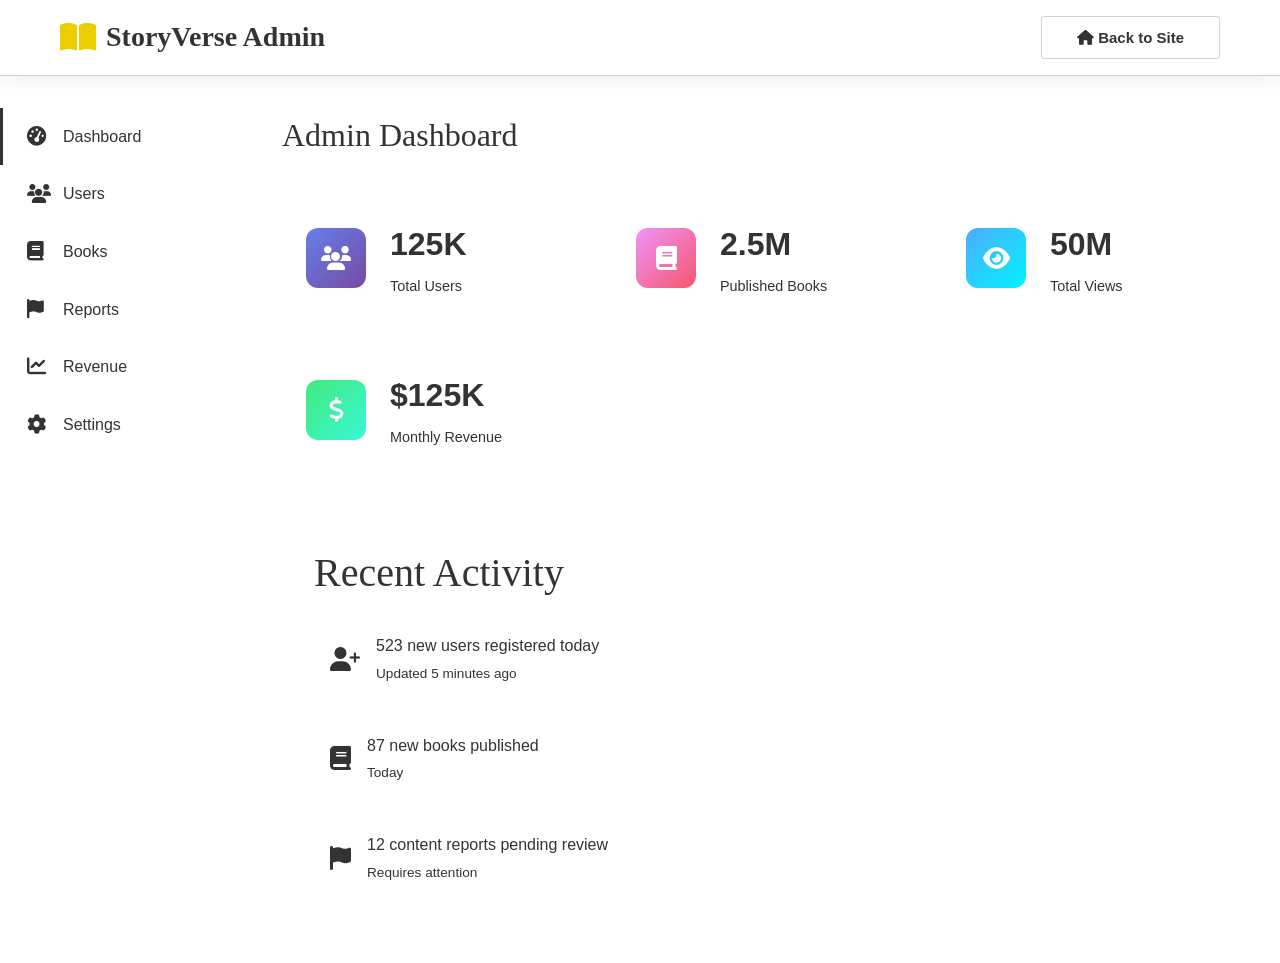
==== admin.html @ faaa451a "first commit" ====
<!DOCTYPE html>
<html lang="en">
<head>
    <meta charset="UTF-8">
    <meta name="viewport" content="width=device-width, initial-scale=1.0">
    <title>Admin Panel - StoryVerse</title>
    <link rel="stylesheet" href="css/style.css">
    <link rel="stylesheet" href="css/creator-studio.css">
    <link rel="stylesheet" href="https://cdnjs.cloudflare.com/ajax/libs/font-awesome/6.4.0/css/all.min.css">
</head>
<body>
    <nav class="navbar">
        <div class="container">
            <div class="nav-brand">
                <i class="fas fa-book-open"></i>
                <span>StoryVerse Admin</span>
            </div>
            <div class="nav-actions">
                <button class="btn-secondary" onclick="window.location.href='index.html'">
                    <i class="fas fa-home"></i> Back to Site
                </button>
            </div>
        </div>
    </nav>

    <div class="studio-container">
        <aside class="studio-sidebar">
            <div class="sidebar-menu">
                <a href="#dashboard" class="sidebar-link active" data-section="dashboard">
                    <i class="fas fa-tachometer-alt"></i> Dashboard
                </a>
                <a href="#users" class="sidebar-link" data-section="users">
                    <i class="fas fa-users"></i> Users
                </a>
                <a href="#books" class="sidebar-link" data-section="books">
                    <i class="fas fa-book"></i> Books
                </a>
                <a href="#reports" class="sidebar-link" data-section="reports">
                    <i class="fas fa-flag"></i> Reports
                </a>
                <a href="#revenue" class="sidebar-link" data-section="revenue">
                    <i class="fas fa-chart-line"></i> Revenue
                </a>
                <a href="#settings" class="sidebar-link" data-section="settings">
                    <i class="fas fa-cog"></i> Settings
                </a>
            </div>
        </aside>

        <main class="studio-main">
            <!-- Dashboard Section -->
            <section id="dashboard" class="studio-section active">
                <h1>Admin Dashboard</h1>
                <div class="stats-grid">
                    <div class="stat-card">
                        <div class="stat-icon" style="background: linear-gradient(135deg, #667eea, #764ba2);">
                            <i class="fas fa-users"></i>
                        </div>
                        <div class="stat-info">
                            <div class="stat-value">125K</div>
                            <div class="stat-label">Total Users</div>
                        </div>
                    </div>
                    <div class="stat-card">
                        <div class="stat-icon" style="background: linear-gradient(135deg, #f093fb, #f5576c);">
                            <i class="fas fa-book"></i>
                        </div>
                        <div class="stat-info">
                            <div class="stat-value">2.5M</div>
                            <div class="stat-label">Published Books</div>
                        </div>
                    </div>
                    <div class="stat-card">
                        <div class="stat-icon" style="background: linear-gradient(135deg, #4facfe, #00f2fe);">
                            <i class="fas fa-eye"></i>
                        </div>
                        <div class="stat-info">
                            <div class="stat-value">50M</div>
                            <div class="stat-label">Total Views</div>
                        </div>
                    </div>
                    <div class="stat-card">
                        <div class="stat-icon" style="background: linear-gradient(135deg, #43e97b, #38f9d7);">
                            <i class="fas fa-dollar-sign"></i>
                        </div>
                        <div class="stat-info">
                            <div class="stat-value">$125K</div>
                            <div class="stat-label">Monthly Revenue</div>
                        </div>
                    </div>
                </div>

                <div class="recent-activity">
                    <h2>Recent Activity</h2>
                    <div class="activity-list">
                        <div class="activity-item">
                            <i class="fas fa-user-plus" style="color: var(--success-color);"></i>
                            <div class="activity-content">
                                <div class="activity-text">523 new users registered today</div>
                                <div class="activity-time">Updated 5 minutes ago</div>
                            </div>
                        </div>
                        <div class="activity-item">
                            <i class="fas fa-book" style="color: var(--primary-color);"></i>
                            <div class="activity-content">
                                <div class="activity-text">87 new books published</div>
                                <div class="activity-time">Today</div>
                            </div>
                        </div>
                        <div class="activity-item">
                            <i class="fas fa-flag" style="color: var(--warning-color);"></i>
                            <div class="activity-content">
                                <div class="activity-text">12 content reports pending review</div>
                                <div class="activity-time">Requires attention</div>
                            </div>
                        </div>
                    </div>
                </div>
            </section>

            <!-- Users Section -->
            <section id="users" class="studio-section">
                <h1>User Management</h1>
                <div style="background-color: var(--dark-surface); border-radius: 12px; padding: 2rem;">
                    <div style="display: flex; justify-content: space-between; margin-bottom: 2rem;">
                        <input type="text" placeholder="Search users..." style="flex: 1; max-width: 400px; padding: 0.75rem; border-radius: 8px; border: 1px solid var(--dark-border); background-color: var(--dark-bg); color: var(--text-primary);">
                        <select style="padding: 0.75rem; border-radius: 8px; border: 1px solid var(--dark-border); background-color: var(--dark-bg); color: var(--text-primary);">
                            <option>All Users</option>
                            <option>Readers</option>
                            <option>Writers</option>
                            <option>Suspended</option>
                        </select>
                    </div>
                    <table class="transactions-table">
                        <thead>
                            <tr>
                                <th>User</th>
                                <th>Email</th>
                                <th>Role</th>
                                <th>Joined</th>
                                <th>Status</th>
                                <th>Actions</th>
                            </tr>
                        </thead>
                        <tbody>
                            <tr>
                                <td>Sarah Johnson</td>
                                <td>sarah@example.com</td>
                                <td>Writer</td>
                                <td>Jan 15, 2026</td>
                                <td><span class="status-badge status-completed">Active</span></td>
                                <td>
                                    <button class="btn-secondary" style="padding: 0.5rem 1rem; font-size: 0.85rem;">View</button>
                                </td>
                            </tr>
                            <tr>
                                <td>Alex Chen</td>
                                <td>alex@example.com</td>
                                <td>Reader</td>
                                <td>Feb 20, 2026</td>
                                <td><span class="status-badge status-completed">Active</span></td>
                                <td>
                                    <button class="btn-secondary" style="padding: 0.5rem 1rem; font-size: 0.85rem;">View</button>
                                </td>
                            </tr>
                        </tbody>
                    </table>
                </div>
            </section>

            <!-- Books Section -->
            <section id="books" class="studio-section">
                <h1>Content Management</h1>
                <div style="background-color: var(--dark-surface); border-radius: 12px; padding: 2rem;">
                    <div style="display: flex; justify-content: space-between; margin-bottom: 2rem;">
                        <input type="text" placeholder="Search books..." style="flex: 1; max-width: 400px; padding: 0.75rem; border-radius: 8px; border: 1px solid var(--dark-border); background-color: var(--dark-bg); color: var(--text-primary);">
                        <select style="padding: 0.75rem; border-radius: 8px; border: 1px solid var(--dark-border); background-color: var(--dark-bg); color: var(--text-primary);">
                            <option>All Books</option>
                            <option>Pending Review</option>
                            <option>Published</option>
                            <option>Flagged</option>
                        </select>
                    </div>
                    <table class="transactions-table">
                        <thead>
                            <tr>
                                <th>Title</th>
                                <th>Author</th>
                                <th>Genre</th>
                                <th>Views</th>
                                <th>Status</th>
                                <th>Actions</th>
                            </tr>
                        </thead>
                        <tbody>
                            <tr>
                                <td>The Last Kingdom</td>
                                <td>Sarah Johnson</td>
                                <td>Fantasy</td>
                                <td>125K</td>
                                <td><span class="status-badge status-completed">Published</span></td>
                                <td>
                                    <button class="btn-secondary" style="padding: 0.5rem 1rem; font-size: 0.85rem;">Review</button>
                                </td>
                            </tr>
                            <tr>
                                <td>Digital Dreams</td>
                                <td>Maya Patel</td>
                                <td>Sci-Fi</td>
                                <td>89K</td>
                                <td><span class="status-badge status-pending">Pending</span></td>
                                <td>
                                    <button class="btn-secondary" style="padding: 0.5rem 1rem; font-size: 0.85rem;">Review</button>
                                </td>
                            </tr>
                        </tbody>
                    </table>
                </div>
            </section>

            <!-- Reports Section -->
            <section id="reports" class="studio-section">
                <h1>Content Reports</h1>
                <div style="background-color: var(--dark-surface); border-radius: 12px; padding: 2rem;">
                    <p style="color: var(--text-secondary); margin-bottom: 2rem;">Review and moderate flagged content</p>
                    <div style="text-align: center; padding: 3rem; color: var(--text-muted);">
                        <i class="fas fa-flag" style="font-size: 3rem; margin-bottom: 1rem;"></i>
                        <p>No pending reports</p>
                    </div>
                </div>
            </section>

            <!-- Revenue Section -->
            <section id="revenue" class="studio-section">
                <h1>Revenue Analytics</h1>
                <div class="earnings-summary">
                    <div class="earnings-card">
                        <h3>Total Platform Revenue</h3>
                        <div class="earnings-amount">$5.2M</div>
                        <div class="earnings-detail">All time</div>
                    </div>
                    <div class="earnings-card">
                        <h3>This Month</h3>
                        <div class="earnings-amount">$125K</div>
                        <div class="earnings-detail">+15% from last month</div>
                    </div>
                    <div class="earnings-card">
                        <h3>Pending Payouts</h3>
                        <div class="earnings-amount">$45K</div>
                        <div class="earnings-detail">To 1,234 writers</div>
                    </div>
                </div>
            </section>

            <!-- Settings Section -->
            <section id="settings" class="studio-section">
                <h1>Platform Settings</h1>
                <div class="book-form">
                    <div class="form-group">
                        <label>Platform Name</label>
                        <input type="text" value="StoryVerse">
                    </div>
                    <div class="form-group">
                        <label>Revenue Share (Writer %)</label>
                        <input type="number" value="70" min="0" max="100">
                        <small>Percentage of revenue that goes to writers</small>
                    </div>
                    <div class="form-group">
                        <label>Minimum Payout Amount</label>
                        <input type="number" value="50" min="0">
                        <small>Minimum balance required for payout requests</small>
                    </div>
                    <div class="form-group">
                        <label>Content Moderation</label>
                        <select>
                            <option>Manual Review</option>
                            <option>AI-Assisted</option>
                            <option>Auto-Approve</option>
                        </select>
                    </div>
                    <button class="btn-primary btn-large">Save Settings</button>
                </div>
            </section>
        </main>
    </div>

    <script src="js/auth.js"></script>
    <script>
        // Setup sidebar navigation
        const sidebarLinks = document.querySelectorAll('.sidebar-link');
        const sections = document.querySelectorAll('.studio-section');
        
        sidebarLinks.forEach(link => {
            link.addEventListener('click', function(e) {
                e.preventDefault();
                
                sidebarLinks.forEach(l => l.classList.remove('active'));
                sections.forEach(s => s.classList.remove('active'));
                
                this.classList.add('active');
                
                const sectionId = this.getAttribute('data-section');
                document.getElementById(sectionId).classList.add('active');
            });
        });
    </script>
</body>
</html>
---- css/style.css ----
/* Global Styles - Pustok Design System */
:root {
    --color-primary: #eccd00;
    --color-secondary: #bd0018;
    --color-bg: #ffffff;
    --color-bg-secondary: #f8f9fa;
    --color-text: #333333;
    --color-text-secondary: #999999;
    --color-border: #d3d3d3;
    --color-success: #62ab00;
    --color-danger: #bd0018;
    --color-warning: #eccd00;
    
    /* Spacing scale */
    --spacing-1: 5px;
    --spacing-2: 10px;
    --spacing-3: 15px;
    --spacing-4: 20px;
    --spacing-5: 25px;
    --spacing-6: 30px;
    
    /* Border radius */
    --radius-subtle: 3px;
    --radius-pill: 100px;
    
    /* Typography */
    --font-heading: 'PT Serif', serif;
    --font-body: 'Open Sans', sans-serif;
}

* {
    margin: 0;
    padding: 0;
    box-sizing: border-box;
}

body {
    font-family: var(--font-body);
    background-color: var(--color-bg);
    color: var(--color-text);
    line-height: 1.6;
    font-size: 16px;
}

h1, h2, h3, h4, h5, h6 {
    font-family: var(--font-heading);
    font-weight: 500;
    color: var(--color-text);
}

h1 {
    font-size: 55px;
    line-height: 55px;
}

h2 {
    font-size: 40px;
    line-height: 40px;
}

h3 {
    font-size: 32px;
    line-height: 1.3;
}

h4 {
    font-size: 24px;
    line-height: 30px;
}

.container {
    max-width: 1200px;
    margin: 0 auto;
    padding: 0 20px;
}

/* Navigation */
.navbar {
    background-color: var(--color-bg);
    border-bottom: 1px solid var(--color-border);
    padding: var(--spacing-3) 0;
    position: sticky;
    top: 0;
    z-index: 1000;
    box-shadow: rgba(0, 0, 0, 0.09) 0px 0px 20px 0px;
}

.navbar .container {
    display: flex;
    justify-content: space-between;
    align-items: center;
}

.nav-brand {
    display: flex;
    align-items: center;
    gap: var(--spacing-2);
    font-size: 28px;
    font-weight: 700;
    font-family: var(--font-heading);
    color: var(--color-text);
}

.nav-brand i {
    font-size: 32px;
    color: var(--color-primary);
}

.nav-menu {
    display: flex;
    gap: var(--spacing-6);
}

.nav-link {
    color: var(--color-text);
    text-decoration: none;
    transition: color 0.3s;
    font-weight: 600;
    font-size: 15px;
}

.nav-link:hover,
.nav-link.active {
    color: var(--color-primary);
}

.nav-actions {
    display: flex;
    gap: 1rem;
    align-items: center;
}

/* Buttons */
.btn-primary,
.btn-secondary,
.btn-large {
    padding: 12px 35px;
    border: none;
    border-radius: var(--radius-subtle);
    font-weight: 700;
    cursor: pointer;
    transition: all 0.3s;
    font-size: 15px;
    font-family: var(--font-body);
}

.btn-primary {
    background-color: var(--color-success);
    color: #ffffff;
}

.btn-primary:hover {
    background-color: #4d8800;
    transform: translateY(-2px);
    box-shadow: rgba(0, 0, 0, 0.15) 0px 3px 5px 0px;
}

.btn-secondary {
    background-color: transparent;
    color: var(--color-text);
    border: 1px solid var(--color-border);
}

.btn-secondary:hover {
    border-color: var(--color-primary);
    color: var(--color-primary);
}

.btn-large {
    padding: 15px 40px;
    font-size: 16px;
}

/* User Menu */
.user-menu {
    position: relative;
}

.user-avatar {
    width: 44px;
    height: 44px;
    border-radius: 50%;
    cursor: pointer;
    border: 2px solid var(--color-primary);
}

.dropdown-menu {
    position: absolute;
    top: 55px;
    right: 0;
    background-color: var(--color-bg);
    border: 1px solid var(--color-border);
    border-radius: var(--radius-subtle);
    min-width: 220px;
    display: none;
    box-shadow: rgba(0, 0, 0, 0.15) 0px 3px 5px 0px;
}

.dropdown-menu.show {
    display: block;
}

.dropdown-menu a {
    display: block;
    padding: var(--spacing-3) var(--spacing-4);
    color: var(--color-text);
    text-decoration: none;
    transition: background-color 0.3s;
    font-size: 15px;
}

.dropdown-menu a:hover {
    background-color: var(--color-bg-secondary);
    color: var(--color-primary);
}

.dropdown-menu hr {
    border: none;
    border-top: 1px solid var(--color-border);
    margin: var(--spacing-2) 0;
}

.dropdown-menu i {
    margin-right: var(--spacing-2);
    width: 20px;
    color: var(--color-text-secondary);
}

/* Hero Section */
.hero {
    padding: 80px 0;
    background: var(--color-bg);
    position: relative;
    overflow: hidden;
    border-bottom: 1px solid var(--color-border);
}

.hero-content {
    text-align: center;
    position: relative;
    z-index: 1;
}

.hero h1 {
    font-size: 55px;
    margin-bottom: var(--spacing-5);
    line-height: 1.2;
    color: var(--color-text);
    font-family: var(--font-heading);
    font-weight: 500;
}

.hero-subtitle {
    font-size: 18px;
    color: var(--color-text-secondary);
    margin-bottom: var(--spacing-6);
    max-width: 700px;
    margin-left: auto;
    margin-right: auto;
    line-height: 1.8;
}

.hero-image-container {
    margin: var(--spacing-6) 0;
    border-radius: var(--radius-subtle);
    overflow: hidden;
    box-shadow: rgba(0, 0, 0, 0.15) 0px 10px 40px 0px;
}

.hero-image {
    width: 100%;
    height: auto;
    display: block;
    border-radius: var(--radius-subtle);
}

.hero-buttons {
    display: flex;
    gap: var(--spacing-3);
    justify-content: center;
    margin-bottom: 0;
}

.hero-stats-wrapper {
    position: absolute;
    bottom: 0;
    left: 0;
    right: 0;
    background: rgba(255, 255, 255, 0.95);
    backdrop-filter: blur(10px);
    border-top: 1px solid var(--color-border);
    padding: var(--spacing-6) 0;
    z-index: 2;
}

.hero-stats {
    display: flex;
    gap: 80px;
    justify-content: center;
    align-items: center;
}

.stat {
    display: flex;
    flex-direction: column;
    align-items: center;
}

.stat-number {
    font-size: 40px;
    font-weight: 700;
    color: var(--color-text);
    font-family: var(--font-heading);
}

.stat-label {
    color: var(--color-text-secondary);
    font-size: 14px;
    margin-top: var(--spacing-1);
}

/* Sections */
.featured,
.new-rising,
.how-it-works {
    padding: 60px 0;
    background: var(--color-bg);
}

.section-title {
    font-size: 40px;
    margin-bottom: var(--spacing-6);
    text-align: center;
    font-family: var(--font-heading);
    font-weight: 500;
    color: var(--color-text);
}

/* Books Grid */
.books-grid {
    display: grid;
    grid-template-columns: repeat(auto-fill, minmax(200px, 1fr));
    gap: var(--spacing-6);
}

.book-card {
    background-color: var(--color-bg);
    border: 1px solid var(--color-border);
    border-radius: var(--radius-subtle);
    overflow: hidden;
    transition: transform 0.3s, box-shadow 0.3s;
    cursor: pointer;
}

.book-card:hover {
    transform: translateY(-5px);
    box-shadow: rgba(0, 0, 0, 0.15) 0px 3px 5px 0px;
}

.book-cover {
    width: 100%;
    height: 280px;
    object-fit: cover;
    background: linear-gradient(135deg, var(--color-primary), var(--color-secondary));
}

.book-info {
    padding: var(--spacing-3);
}

.book-title {
    font-size: 18px;
    font-weight: 600;
    margin-bottom: var(--spacing-2);
    color: var(--color-text);
    overflow: hidden;
    text-overflow: ellipsis;
    white-space: nowrap;
    font-family: var(--font-heading);
}

.book-author {
    color: var(--color-text-secondary);
    font-size: 14px;
    margin-bottom: var(--spacing-2);
}

.book-meta {
    display: flex;
    justify-content: space-between;
    align-items: center;
    font-size: 14px;
    color: var(--color-text-secondary);
}

.book-rating {
    display: flex;
    align-items: center;
    gap: var(--spacing-1);
}

.book-rating i {
    color: var(--color-primary);
}

.book-status {
    padding: 4px 10px;
    border-radius: var(--radius-subtle);
    font-size: 12px;
    font-weight: 700;
}

.status-free {
    background-color: rgba(98, 171, 0, 0.1);
    color: var(--color-success);
}

.status-premium {
    background-color: rgba(236, 205, 0, 0.2);
    color: #282828;
}

/* How It Works */
.steps-grid {
    display: grid;
    grid-template-columns: repeat(auto-fit, minmax(250px, 1fr));
    gap: var(--spacing-6);
    margin-top: var(--spacing-6);
}

.step {
    text-align: center;
    padding: var(--spacing-6);
    background-color: var(--color-bg);
    border: 1px solid var(--color-border);
    border-radius: var(--radius-subtle);
    transition: transform 0.3s, box-shadow 0.3s;
}

.step:hover {
    transform: translateY(-5px);
    box-shadow: rgba(0, 0, 0, 0.15) 0px 3px 5px 0px;
}

.step-icon {
    width: 80px;
    height: 80px;
    margin: 0 auto var(--spacing-4);
    background: var(--color-primary);
    border-radius: 50%;
    display: flex;
    align-items: center;
    justify-content: center;
    font-size: 32px;
    color: #282828;
}

.step h3 {
    margin-bottom: var(--spacing-3);
    color: var(--color-text);
    font-size: 24px;
    font-family: var(--font-heading);
}

.step p {
    color: var(--color-text-secondary);
    font-size: 16px;
    line-height: 1.6;
}

/* Footer */
.footer {
    background-color: var(--color-bg-secondary);
    border-top: 1px solid var(--color-border);
    padding: 60px 0 var(--spacing-4);
    margin-top: 60px;
}

.footer-grid {
    display: grid;
    grid-template-columns: repeat(auto-fit, minmax(200px, 1fr));
    gap: var(--spacing-6);
    margin-bottom: var(--spacing-6);
}

.footer-col h4 {
    margin-bottom: var(--spacing-3);
    color: var(--color-text);
    font-family: var(--font-heading);
    font-size: 18px;
}

.footer-col p {
    color: var(--color-text-secondary);
    font-size: 14px;
    line-height: 1.6;
}

.footer-col ul {
    list-style: none;
}

.footer-col ul li {
    margin-bottom: var(--spacing-2);
}

.footer-col ul li a {
    color: var(--color-text-secondary);
    text-decoration: none;
    transition: color 0.3s;
    font-size: 14px;
}

.footer-col ul li a:hover {
    color: var(--color-primary);
}

.footer-bottom {
    text-align: center;
    padding-top: var(--spacing-6);
    border-top: 1px solid var(--color-border);
    color: var(--color-text-secondary);
    font-size: 14px;
}

/* Modal */
.modal {
    display: none;
    position: fixed;
    z-index: 2000;
    left: 0;
    top: 0;
    width: 100%;
    height: 100%;
    background-color: rgba(0, 0, 0, 0.8);
    animation: fadeIn 0.3s;
}

@keyframes fadeIn {
    from { opacity: 0; }
    to { opacity: 1; }
}

.modal-content {
    background-color: var(--dark-surface);
    margin: 5% auto;
    padding: 2rem;
    border: 1px solid var(--dark-border);
    border-radius: 12px;
    width: 90%;
    max-width: 500px;
    position: relative;
    animation: slideDown 0.3s;
}

@keyframes slideDown {
    from {
        transform: translateY(-50px);
        opacity: 0;
    }
    to {
        transform: translateY(0);
        opacity: 1;
    }
}

.close {
    color: var(--text-secondary);
    float: right;
    font-size: 28px;
    font-weight: bold;
    cursor: pointer;
    line-height: 20px;
}

.close:hover {
    color: var(--text-primary);
}

/* Responsive */
@media (max-width: 768px) {
    .nav-menu {
        display: none;
    }
    
    .hero h1 {
        font-size: 2rem;
    }
    
    .hero p {
        font-size: 1rem;
    }
    
    .hero-buttons {
        flex-direction: column;
    }
    
    .hero-stats {
        flex-direction: column;
        gap: 1rem;
    }
    
    .books-grid {
        grid-template-columns: repeat(auto-fill, minmax(150px, 1fr));
        gap: 1rem;
    }
}

/* Modal */
.modal {
    display: none;
    position: fixed;
    z-index: 2000;
    left: 0;
    top: 0;
    width: 100%;
    height: 100%;
    background-color: rgba(0, 0, 0, 0.6);
    animation: fadeIn 0.3s;
}

@keyframes fadeIn {
    from { opacity: 0; }
    to { opacity: 1; }
}

.modal-content {
    background-color: var(--color-bg);
    margin: 5% auto;
    padding: var(--spacing-6);
    border: 1px solid var(--color-border);
    border-radius: var(--radius-subtle);
    width: 90%;
    max-width: 500px;
    position: relative;
    animation: slideDown 0.3s;
    box-shadow: rgba(0, 0, 0, 0.15) 0px 3px 5px 0px;
}

@keyframes slideDown {
    from {
        transform: translateY(-50px);
        opacity: 0;
    }
    to {
        transform: translateY(0);
        opacity: 1;
    }
}

.close {
    color: var(--color-text-secondary);
    float: right;
    font-size: 28px;
    font-weight: bold;
    cursor: pointer;
    line-height: 20px;
}

.close:hover {
    color: var(--color-text);
}


/* Hero Badge */
.hero-badge {
    display: inline-block;
    padding: 8px 20px;
    background-color: rgba(236, 205, 0, 0.1);
    border: 1px solid var(--color-primary);
    border-radius: var(--radius-pill);
    color: var(--color-text);
    font-size: 14px;
    font-weight: 600;
    margin-bottom: var(--spacing-5);
}

/* Hero Image Container */
.hero-image-container {
    margin: var(--spacing-6) auto;
    max-width: 900px;
    border-radius: 8px;
    overflow: hidden;
    box-shadow: rgba(0, 0, 0, 0.15) 0px 10px 40px 0px;
}

.hero-image {
    width: 100%;
    height: auto;
    display: block;
}

/* Custom Cursor */
.custom-cursor {
    width: 20px;
    height: 20px;
    border: 2px solid var(--color-primary);
    border-radius: 50%;
    position: fixed;
    pointer-events: none;
    z-index: 9999;
    mix-blend-mode: difference;
    transition: transform 0.3s ease;
}

/* Smooth transitions for all interactive elements */
a, button, .book-card, .step {
    transition: all 0.3s ease;
}

/* Enhanced book card hover */
.book-card {
    will-change: transform;
}

.book-cover {
    transition: transform 0.3s ease;
    will-change: transform;
}

/* Modal animations */
.modal {
    display: none;
    position: fixed;
    z-index: 2000;
    left: 0;
    top: 0;
    width: 100%;
    height: 100%;
    background-color: rgba(0, 0, 0, 0.7);
}

.modal-content {
    background-color: var(--color-bg);
    margin: 5% auto;
    padding: var(--spacing-6);
    border: 1px solid var(--color-border);
    border-radius: var(--radius-subtle);
    width: 90%;
    max-width: 500px;
    position: relative;
    box-shadow: rgba(0, 0, 0, 0.15) 0px 10px 40px 0px;
}

.close {
    color: var(--color-text-secondary);
    float: right;
    font-size: 28px;
    font-weight: bold;
    cursor: pointer;
    line-height: 20px;
}

.close:hover {
    color: var(--color-text);
}

/* Responsive adjustments */
@media (max-width: 768px) {
    .custom-cursor {
        display: none;
    }
    
    .hero h1 {
        font-size: 36px;
        line-height: 1.2;
    }
    
    .hero-image-container {
        margin: var(--spacing-4) auto;
    }
}


/* Hero Enhancements */
.hero-badge {
    display: inline-block;
    padding: 8px 20px;
    background: rgba(255, 255, 255, 0.9);
    border: 2px solid var(--color-primary);
    border-radius: var(--radius-pill);
    color: var(--color-text);
    font-size: 14px;
    font-weight: 600;
    margin-bottom: var(--spacing-4);
    box-shadow: rgba(0, 0, 0, 0.1) 0px 2px 10px 0px;
}

.hero-title {
    overflow: hidden;
    text-shadow: 0 2px 10px rgba(255, 255, 255, 0.8);
}

.hero-line {
    display: inline-block;
}

.hero-shapes {
    position: absolute;
    top: 0;
    left: 0;
    width: 100%;
    height: 100%;
    pointer-events: none;
    z-index: 1;
}

.shape {
    position: absolute;
    border-radius: 50%;
    opacity: 0.08;
}

.shape-1 {
    width: 400px;
    height: 400px;
    background: var(--color-primary);
    top: 5%;
    right: 5%;
}

.shape-2 {
    width: 250px;
    height: 250px;
    background: var(--color-secondary);
    bottom: 25%;
    left: 8%;
}

.shape-3 {
    width: 180px;
    height: 180px;
    background: var(--color-success);
    top: 40%;
    left: 10%;
}

/* Navbar scroll effect */
.navbar.scrolled {
    background-color: rgba(255, 255, 255, 0.95);
    backdrop-filter: blur(10px);
    box-shadow: rgba(0, 0, 0, 0.1) 0px 2px 10px 0px;
}

/* Custom Cursor */
.custom-cursor {
    width: 20px;
    height: 20px;
    border: 2px solid var(--color-primary);
    border-radius: 50%;
    position: fixed;
    pointer-events: none;
    z-index: 9999;
    mix-blend-mode: difference;
    transition: transform 0.2s ease;
}

.custom-cursor.cursor-hover {
    transform: scale(2);
    background: rgba(236, 205, 0, 0.2);
}

/* Book card image enhancements */
.book-cover {
    position: relative;
    overflow: hidden;
}

.book-cover::after {
    content: '';
    position: absolute;
    top: 0;
    left: 0;
    right: 0;
    bottom: 0;
    background: linear-gradient(180deg, transparent 0%, rgba(0,0,0,0.3) 100%);
}

/* Smooth transitions */
* {
    transition: background-color 0.3s ease, color 0.3s ease, border-color 0.3s ease;
}

/* Loading animation */
@keyframes shimmer {
    0% {
        background-position: -1000px 0;
    }
    100% {
        background-position: 1000px 0;
    }
}

.loading {
    animation: shimmer 2s infinite;
    background: linear-gradient(to right, #f0f0f0 4%, #e0e0e0 25%, #f0f0f0 36%);
    background-size: 1000px 100%;
}

/* Responsive hero */
@media (max-width: 768px) {
    .hero {
        min-height: 100vh;
    }
    
    .hero-title {
        font-size: 36px;
        line-height: 1.3;
    }
    
    .hero-description {
        font-size: 16px;
    }
    
    .hero-badge {
        font-size: 12px;
        padding: 6px 15px;
    }
    
    .hero-buttons {
        flex-direction: column;
        gap: var(--spacing-2);
    }
    
    .hero-buttons button {
        width: 100%;
    }
    
    .hero-stats {
        gap: 30px;
        flex-wrap: wrap;
    }
    
    .stat-number {
        font-size: 32px;
    }
    
    .shape {
        opacity: 0.05;
    }
    
    .shape-1 {
        width: 200px;
        height: 200px;
    }
    
    .shape-2 {
        width: 120px;
        height: 120px;
    }
    
    .shape-3 {
        width: 100px;
        height: 100px;
    }
}


/* Hero Section - Background Image with Overlay */
.hero {
    position: relative;
    overflow: hidden;
    min-height: 100vh;
    display: flex;
    align-items: center;
    justify-content: center;
}

.hero-background {
    position: absolute;
    top: 0;
    left: 0;
    width: 100%;
    height: 100%;
    z-index: 0;
}

.hero-bg-image {
    width: 100%;
    height: 100%;
    object-fit: cover;
    object-position: center;
}

.hero-overlay {
    position: absolute;
    top: 0;
    left: 0;
    width: 100%;
    height: 100%;
    background: linear-gradient(135deg, rgba(255, 255, 255, 0.95) 0%, rgba(255, 255, 255, 0.85) 50%, rgba(236, 205, 0, 0.1) 100%);
    z-index: 1;
}

.hero .container {
    position: relative;
    z-index: 2;
    padding-top: 100px;
    padding-bottom: 60px;
}

.hero-content {
    text-align: center;
    max-width: 900px;
    margin: 0 auto;
}

.hero-title {
    font-size: 55px;
    margin-bottom: var(--spacing-5);
    line-height: 1.2;
    color: var(--color-text);
    font-family: var(--font-heading);
    font-weight: 500;
}

.hero-description {
    font-size: 18px;
    color: var(--color-text);
    margin-bottom: var(--spacing-6);
    max-width: 700px;
    margin-left: auto;
    margin-right: auto;
    line-height: 1.8;
    opacity: 0.9;
}
---- css/creator-studio.css ----
/* Creator Studio Styles */
.studio-container {
    display: flex;
    min-height: calc(100vh - 70px);
}

.studio-sidebar {
    width: 250px;
    background-color: var(--dark-surface);
    border-right: 1px solid var(--dark-border);
    padding: 2rem 0;
}

.sidebar-menu {
    display: flex;
    flex-direction: column;
}

.sidebar-link {
    display: flex;
    align-items: center;
    gap: 1rem;
    padding: 1rem 1.5rem;
    color: var(--text-secondary);
    text-decoration: none;
    transition: all 0.3s;
    border-left: 3px solid transparent;
}

.sidebar-link:hover {
    background-color: var(--dark-bg);
    color: var(--text-primary);
}

.sidebar-link.active {
    background-color: var(--dark-bg);
    color: var(--primary-color);
    border-left-color: var(--primary-color);
}

.sidebar-link i {
    font-size: 1.2rem;
    width: 20px;
}

.studio-main {
    flex: 1;
    padding: 2rem;
    overflow-y: auto;
}

.studio-section {
    display: none;
}

.studio-section.active {
    display: block;
}

.studio-section h1 {
    font-size: 2rem;
    margin-bottom: 2rem;
}

/* Stats Grid */
.stats-grid {
    display: grid;
    grid-template-columns: repeat(auto-fit, minmax(250px, 1fr));
    gap: 1.5rem;
    margin-bottom: 3rem;
}

.stat-card {
    background-color: var(--dark-surface);
    border-radius: 12px;
    padding: 1.5rem;
    display: flex;
    align-items: center;
    gap: 1.5rem;
}

.stat-icon {
    width: 60px;
    height: 60px;
    border-radius: 12px;
    display: flex;
    align-items: center;
    justify-content: center;
    font-size: 1.5rem;
    color: white;
}

.stat-value {
    font-size: 2rem;
    font-weight: bold;
    color: var(--text-primary);
}

.stat-label {
    color: var(--text-secondary);
    font-size: 0.9rem;
}

/* Recent Activity */
.recent-activity {
    background-color: var(--dark-surface);
    border-radius: 12px;
    padding: 2rem;
}

.recent-activity h2 {
    margin-bottom: 1.5rem;
}

.activity-list {
    display: flex;
    flex-direction: column;
    gap: 1rem;
}

.activity-item {
    display: flex;
    align-items: center;
    gap: 1rem;
    padding: 1rem;
    background-color: var(--dark-bg);
    border-radius: 8px;
}

.activity-item i {
    font-size: 1.5rem;
}

.activity-content {
    flex: 1;
}

.activity-text {
    color: var(--text-primary);
    margin-bottom: 0.25rem;
}

.activity-time {
    color: var(--text-muted);
    font-size: 0.85rem;
}

/* Books List */
.books-list {
    display: grid;
    gap: 1.5rem;
}

.book-item {
    background-color: var(--dark-surface);
    border-radius: 12px;
    padding: 1.5rem;
    display: flex;
    gap: 1.5rem;
}

.book-item-cover {
    width: 100px;
    height: 140px;
    border-radius: 8px;
    object-fit: cover;
}

.book-item-info {
    flex: 1;
}

.book-item-title {
    font-size: 1.3rem;
    font-weight: 600;
    margin-bottom: 0.5rem;
}

.book-item-meta {
    display: flex;
    gap: 2rem;
    margin-top: 1rem;
    color: var(--text-secondary);
}

.book-item-actions {
    display: flex;
    gap: 0.5rem;
    margin-top: 1rem;
}

/* Book Form */
.book-form {
    background-color: var(--dark-surface);
    border-radius: 12px;
    padding: 2rem;
    max-width: 800px;
}

.form-group {
    margin-bottom: 1.5rem;
}

.form-group label {
    display: block;
    margin-bottom: 0.5rem;
    color: var(--text-secondary);
    font-weight: 500;
}

.form-group input,
.form-group textarea,
.form-group select {
    width: 100%;
    padding: 0.75rem;
    border-radius: 8px;
    border: 1px solid var(--dark-border);
    background-color: var(--dark-bg);
    color: var(--text-primary);
    font-size: 1rem;
    font-family: inherit;
}

.form-group textarea {
    resize: vertical;
}

.form-group small {
    display: block;
    margin-top: 0.5rem;
    color: var(--text-muted);
    font-size: 0.85rem;
}

.form-row {
    display: grid;
    grid-template-columns: 1fr 1fr;
    gap: 1rem;
}

/* Analytics */
.analytics-container {
    display: grid;
    grid-template-columns: repeat(auto-fit, minmax(400px, 1fr));
    gap: 2rem;
}

.chart-card {
    background-color: var(--dark-surface);
    border-radius: 12px;
    padding: 2rem;
}

.chart-card h3 {
    margin-bottom: 1.5rem;
}

.chart-placeholder {
    height: 300px;
    display: flex;
    flex-direction: column;
    align-items: center;
    justify-content: center;
    color: var(--text-muted);
}

/* Earnings */
.earnings-summary {
    display: grid;
    grid-template-columns: repeat(auto-fit, minmax(300px, 1fr));
    gap: 2rem;
    margin-bottom: 3rem;
}

.earnings-card {
    background-color: var(--dark-surface);
    border-radius: 12px;
    padding: 2rem;
    text-align: center;
}

.earnings-card h3 {
    color: var(--text-secondary);
    margin-bottom: 1rem;
}

.earnings-amount {
    font-size: 2.5rem;
    font-weight: bold;
    color: var(--success-color);
    margin-bottom: 0.5rem;
}

.earnings-detail {
    color: var(--text-muted);
    font-size: 0.9rem;
    margin-bottom: 1.5rem;
}

/* Transactions */
.transactions {
    background-color: var(--dark-surface);
    border-radius: 12px;
    padding: 2rem;
}

.transactions h2 {
    margin-bottom: 1.5rem;
}

.transactions-table {
    width: 100%;
    border-collapse: collapse;
}

.transactions-table th,
.transactions-table td {
    padding: 1rem;
    text-align: left;
    border-bottom: 1px solid var(--dark-border);
}

.transactions-table th {
    color: var(--text-secondary);
    font-weight: 600;
}

.transactions-table td {
    color: var(--text-primary);
}

.status-badge {
    padding: 0.25rem 0.75rem;
    border-radius: 12px;
    font-size: 0.85rem;
    font-weight: 600;
}

.status-completed {
    background-color: rgba(16, 185, 129, 0.2);
    color: var(--success-color);
}

.status-pending {
    background-color: rgba(245, 158, 11, 0.2);
    color: var(--warning-color);
}

@media (max-width: 768px) {
    .studio-container {
        flex-direction: column;
    }
    
    .studio-sidebar {
        width: 100%;
        border-right: none;
        border-bottom: 1px solid var(--dark-border);
    }
    
    .sidebar-menu {
        flex-direction: row;
        overflow-x: auto;
    }
    
    .sidebar-link {
        white-space: nowrap;
        border-left: none;
        border-bottom: 3px solid transparent;
    }
    
    .sidebar-link.active {
        border-left: none;
        border-bottom-color: var(--primary-color);
    }
    
    .form-row {
        grid-template-columns: 1fr;
    }
}
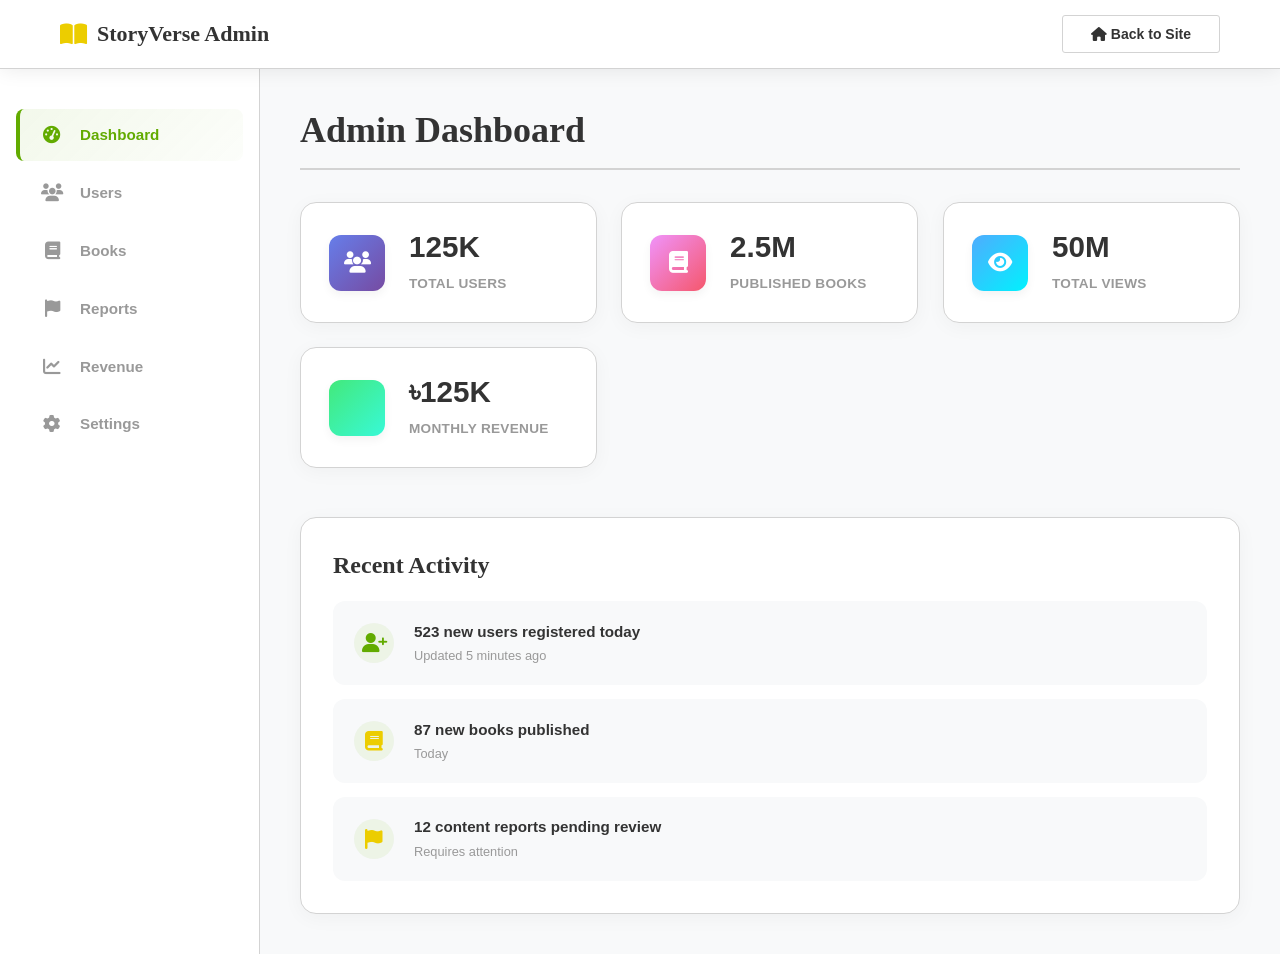
==== commit 8d1302c7: "update creator-studio.html" ====
--- a/admin.html
+++ b/admin.html
@@ -81,10 +81,10 @@
                     </div>
                     <div class="stat-card">
                         <div class="stat-icon" style="background: linear-gradient(135deg, #43e97b, #38f9d7);">
-                            <i class="fas fa-dollar-sign"></i>
+                            <i class="fas fa-taka-sign"></i>
                         </div>
                         <div class="stat-info">
-                            <div class="stat-value">$125K</div>
+                            <div class="stat-value">৳125K</div>
                             <div class="stat-label">Monthly Revenue</div>
                         </div>
                     </div>
@@ -236,17 +236,17 @@
                 <div class="earnings-summary">
                     <div class="earnings-card">
                         <h3>Total Platform Revenue</h3>
-                        <div class="earnings-amount">$5.2M</div>
+                        <div class="earnings-amount">৳5.2M</div>
                         <div class="earnings-detail">All time</div>
                     </div>
                     <div class="earnings-card">
                         <h3>This Month</h3>
-                        <div class="earnings-amount">$125K</div>
+                        <div class="earnings-amount">৳125K</div>
                         <div class="earnings-detail">+15% from last month</div>
                     </div>
                     <div class="earnings-card">
                         <h3>Pending Payouts</h3>
-                        <div class="earnings-amount">$45K</div>
+                        <div class="earnings-amount">৳45K</div>
                         <div class="earnings-detail">To 1,234 writers</div>
                     </div>
                 </div>
--- a/css/style.css
+++ b/css/style.css
@@ -39,7 +39,7 @@
     background-color: var(--color-bg);
     color: var(--color-text);
     line-height: 1.6;
-    font-size: 16px;
+    font-size: 15px;
 }
 
 h1, h2, h3, h4, h5, h6 {
@@ -49,23 +49,23 @@
 }
 
 h1 {
-    font-size: 55px;
-    line-height: 55px;
+    font-size: 42px;
+    line-height: 1.2;
 }
 
 h2 {
-    font-size: 40px;
-    line-height: 40px;
-}
-
-h3 {
     font-size: 32px;
     line-height: 1.3;
 }
 
+h3 {
+    font-size: 24px;
+    line-height: 1.3;
+}
+
 h4 {
-    font-size: 24px;
-    line-height: 30px;
+    font-size: 20px;
+    line-height: 1.4;
 }
 
 .container {
@@ -95,19 +95,20 @@
     display: flex;
     align-items: center;
     gap: var(--spacing-2);
-    font-size: 28px;
+    font-size: 22px;
     font-weight: 700;
     font-family: var(--font-heading);
     color: var(--color-text);
 }
 
 .nav-brand i {
-    font-size: 32px;
+    font-size: 24px;
     color: var(--color-primary);
 }
 
 .nav-menu {
     display: flex;
+    align-items: center;
     gap: var(--spacing-6);
 }
 
@@ -116,12 +117,12 @@
     text-decoration: none;
     transition: color 0.3s;
     font-weight: 600;
-    font-size: 15px;
+    font-size: 14px;
 }
 
 .nav-link:hover,
 .nav-link.active {
-    color: var(--color-primary);
+    color: rgba(98, 171, 0, 1);
 }
 
 .nav-actions {
@@ -134,13 +135,13 @@
 .btn-primary,
 .btn-secondary,
 .btn-large {
-    padding: 12px 35px;
+    padding: 10px 28px;
     border: none;
     border-radius: var(--radius-subtle);
     font-weight: 700;
     cursor: pointer;
     transition: all 0.3s;
-    font-size: 15px;
+    font-size: 14px;
     font-family: var(--font-body);
 }
 
@@ -167,8 +168,8 @@
 }
 
 .btn-large {
-    padding: 15px 40px;
-    font-size: 16px;
+    padding: 12px 32px;
+    font-size: 15px;
 }
 
 /* User Menu */
@@ -177,8 +178,8 @@
 }
 
 .user-avatar {
-    width: 44px;
-    height: 44px;
+    width: 40px;
+    height: 40px;
     border-radius: 50%;
     cursor: pointer;
     border: 2px solid var(--color-primary);
@@ -206,12 +207,16 @@
     color: var(--color-text);
     text-decoration: none;
     transition: background-color 0.3s;
-    font-size: 15px;
+    font-size: 14px;
 }
 
 .dropdown-menu a:hover {
     background-color: var(--color-bg-secondary);
-    color: var(--color-primary);
+    color: var(--color-success);
+}
+
+.dropdown-menu a:hover i {
+    color: var(--color-success);
 }
 
 .dropdown-menu hr {
@@ -242,7 +247,7 @@
 }
 
 .hero h1 {
-    font-size: 55px;
+    font-size: 42px;
     margin-bottom: var(--spacing-5);
     line-height: 1.2;
     color: var(--color-text);
@@ -251,7 +256,7 @@
 }
 
 .hero-subtitle {
-    font-size: 18px;
+    font-size: 16px;
     color: var(--color-text-secondary);
     margin-bottom: var(--spacing-6);
     max-width: 700px;
@@ -307,7 +312,7 @@
 }
 
 .stat-number {
-    font-size: 40px;
+    font-size: 32px;
     font-weight: 700;
     color: var(--color-text);
     font-family: var(--font-heading);
@@ -315,7 +320,7 @@
 
 .stat-label {
     color: var(--color-text-secondary);
-    font-size: 14px;
+    font-size: 13px;
     margin-top: var(--spacing-1);
 }
 
@@ -328,7 +333,7 @@
 }
 
 .section-title {
-    font-size: 40px;
+    font-size: 32px;
     margin-bottom: var(--spacing-6);
     text-align: center;
     font-family: var(--font-heading);
@@ -344,32 +349,42 @@
 }
 
 .book-card {
-    background-color: var(--color-bg);
+    background-color: #ffffff;
     border: 1px solid var(--color-border);
     border-radius: var(--radius-subtle);
     overflow: hidden;
     transition: transform 0.3s, box-shadow 0.3s;
     cursor: pointer;
+    box-shadow: rgba(0, 0, 0, 0.05) 0px 2px 8px 0px;
 }
 
 .book-card:hover {
     transform: translateY(-5px);
-    box-shadow: rgba(0, 0, 0, 0.15) 0px 3px 5px 0px;
+    box-shadow: rgba(0, 0, 0, 0.15) 0px 8px 20px 0px;
 }
 
 .book-cover {
     width: 100%;
     height: 280px;
+    position: relative;
+    overflow: hidden;
+    background-color: #f5f5f5;
+}
+
+.book-cover img {
+    width: 100%;
+    height: 100%;
     object-fit: cover;
-    background: linear-gradient(135deg, var(--color-primary), var(--color-secondary));
+    display: block;
 }
 
 .book-info {
     padding: var(--spacing-3);
+    background-color: #ffffff;
 }
 
 .book-title {
-    font-size: 18px;
+    font-size: 16px;
     font-weight: 600;
     margin-bottom: var(--spacing-2);
     color: var(--color-text);
@@ -381,7 +396,7 @@
 
 .book-author {
     color: var(--color-text-secondary);
-    font-size: 14px;
+    font-size: 13px;
     margin-bottom: var(--spacing-2);
 }
 
@@ -389,7 +404,7 @@
     display: flex;
     justify-content: space-between;
     align-items: center;
-    font-size: 14px;
+    font-size: 13px;
     color: var(--color-text-secondary);
 }
 
@@ -400,7 +415,7 @@
 }
 
 .book-rating i {
-    color: var(--color-primary);
+    color: #eccd00;
 }
 
 .book-status {
@@ -458,20 +473,20 @@
 .step h3 {
     margin-bottom: var(--spacing-3);
     color: var(--color-text);
-    font-size: 24px;
+    font-size: 20px;
     font-family: var(--font-heading);
 }
 
 .step p {
     color: var(--color-text-secondary);
-    font-size: 16px;
+    font-size: 15px;
     line-height: 1.6;
 }
 
 /* Footer */
 .footer {
-    background-color: var(--color-bg-secondary);
-    border-top: 1px solid var(--color-border);
+    background-color: rgba(98, 171, 0, 1);
+    border-top: 1px solid rgba(98, 171, 0, 1);
     padding: 60px 0 var(--spacing-4);
     margin-top: 60px;
 }
@@ -485,13 +500,13 @@
 
 .footer-col h4 {
     margin-bottom: var(--spacing-3);
-    color: var(--color-text);
+    color: #ffffff;
     font-family: var(--font-heading);
     font-size: 18px;
 }
 
 .footer-col p {
-    color: var(--color-text-secondary);
+    color: rgba(255, 255, 255, 0.9);
     font-size: 14px;
     line-height: 1.6;
 }
@@ -505,21 +520,21 @@
 }
 
 .footer-col ul li a {
-    color: var(--color-text-secondary);
+    color: rgba(255, 255, 255, 0.9);
     text-decoration: none;
     transition: color 0.3s;
     font-size: 14px;
 }
 
 .footer-col ul li a:hover {
-    color: var(--color-primary);
+    color: #ffffff;
 }
 
 .footer-bottom {
     text-align: center;
     padding-top: var(--spacing-6);
-    border-top: 1px solid var(--color-border);
-    color: var(--color-text-secondary);
+    border-top: 1px solid rgba(255, 255, 255, 0.2);
+    color: rgba(255, 255, 255, 0.9);
     font-size: 14px;
 }
 
@@ -866,6 +881,13 @@
     overflow: hidden;
 }
 
+.book-cover img {
+    width: 100%;
+    height: 100%;
+    object-fit: cover;
+    display: block;
+}
+
 .book-cover::after {
     content: '';
     position: absolute;
@@ -873,7 +895,8 @@
     left: 0;
     right: 0;
     bottom: 0;
-    background: linear-gradient(180deg, transparent 0%, rgba(0,0,0,0.3) 100%);
+    background: linear-gradient(180deg, transparent 0%, rgba(0,0,0,0.2) 100%);
+    pointer-events: none;
 }
 
 /* Smooth transitions */
--- a/css/creator-studio.css
+++ b/css/creator-studio.css
@@ -1,51 +1,150 @@
-/* Creator Studio Styles */
+/* ==========================================================================
+   StoryVerse Creator Studio Premium Design System (Light-Theme Visual Style)
+   ========================================================================== */
+
+:root {
+    /* Color Palette Architecture (Project Light-Theme) */
+    --bg-main: var(--color-bg, #ffffff);                 /* Clean white background */
+    --bg-secondary: var(--color-bg-secondary, #f8f9fa);   /* Soft slate gray offset background */
+    --border-color: var(--color-border, #d3d3d3);         /* Light gray border outline */
+    --border-hover: #b0b0b0;                             /* Active hover border */
+    
+    --text-primary: var(--color-text, #333333);           /* Deep charcoal text */
+    --text-secondary: var(--color-text-secondary, #666666); /* Medium gray subtext */
+    --text-muted: #999999;                               /* Muted labels & timestamps */
+    
+    /* Brand Accent Colors */
+    --primary-color: var(--color-primary, #eccd00);       /* StoryVerse Gold */
+    --primary-glow: rgba(236, 205, 0, 0.12);
+    --secondary-color: var(--color-secondary, #bd0018);   /* StoryVerse Crimson Red */
+    --success-color: var(--color-success, #62ab00);       /* StoryVerse Lime Green */
+    --success-glow: rgba(98, 171, 0, 0.12);
+    --warning-color: var(--color-warning, #eccd00);       /* Amber yellow */
+    --danger-color: var(--color-danger, #bd0018);         /* Crimson Red */
+    
+    /* Design Elevation & Shadows */
+    --card-shadow: rgba(0, 0, 0, 0.04) 0px 4px 20px 0px;
+    --card-shadow-hover: rgba(0, 0, 0, 0.08) 0px 8px 30px 0px;
+    --input-focus-shadow: rgba(98, 171, 0, 0.15);
+    
+    /* Transition Mechanics */
+    --transition-smooth: all 0.3s cubic-bezier(0.25, 0.8, 0.25, 1);
+    --transition-bounce: all 0.4s cubic-bezier(0.175, 0.885, 0.32, 1.275);
+}
+
+/* ==========================================================================
+   Base Structure & Hardware-Accelerated Animations
+   ========================================================================== */
+
+@keyframes fadeInUp {
+    from {
+        opacity: 0;
+        transform: translateY(20px);
+    }
+    to {
+        opacity: 1;
+        transform: translateY(0);
+    }
+}
+
+@keyframes slideInLeft {
+    from {
+        opacity: 0;
+        transform: translateX(-20px);
+    }
+    to {
+        opacity: 1;
+        transform: translateX(0);
+    }
+}
+
+body {
+    background-color: var(--bg-main);
+    color: var(--text-primary);
+    font-family: 'Open Sans', sans-serif;
+    min-height: 100vh;
+}
+
 .studio-container {
     display: flex;
     min-height: calc(100vh - 70px);
-}
+    background-color: var(--bg-secondary);
+}
+
+/* ==========================================================================
+   Sidebar Navigation Component
+   ========================================================================== */
 
 .studio-sidebar {
-    width: 250px;
-    background-color: var(--dark-surface);
-    border-right: 1px solid var(--dark-border);
-    padding: 2rem 0;
+    width: 260px;
+    background-color: var(--bg-main);
+    border-right: 1px solid var(--border-color);
+    padding: 2.5rem 0;
+    display: flex;
+    flex-direction: column;
+    z-index: 10;
 }
 
 .sidebar-menu {
     display: flex;
     flex-direction: column;
+    gap: 0.4rem;
+    padding: 0 1rem;
 }
 
 .sidebar-link {
     display: flex;
     align-items: center;
     gap: 1rem;
-    padding: 1rem 1.5rem;
+    padding: 0.85rem 1.25rem;
     color: var(--text-secondary);
     text-decoration: none;
-    transition: all 0.3s;
-    border-left: 3px solid transparent;
-}
+    font-weight: 600;
+    font-size: 0.95rem;
+    border-radius: 8px;
+    border-left: 4px solid transparent;
+    transition: var(--transition-smooth);
+    animation: slideInLeft 0.5s cubic-bezier(0.16, 1, 0.3, 1) both;
+    will-change: transform, opacity;
+}
+
+/* Animation Delays for Sidebar entrance */
+.sidebar-link:nth-child(1) { animation-delay: 0.05s; }
+.sidebar-link:nth-child(2) { animation-delay: 0.1s; }
+.sidebar-link:nth-child(3) { animation-delay: 0.15s; }
+.sidebar-link:nth-child(4) { animation-delay: 0.2s; }
+.sidebar-link:nth-child(5) { animation-delay: 0.25s; }
 
 .sidebar-link:hover {
-    background-color: var(--dark-bg);
-    color: var(--text-primary);
+    background-color: rgba(98, 171, 0, 0.04);
+    color: var(--success-color);
+    transform: translateX(4px);
 }
 
 .sidebar-link.active {
-    background-color: var(--dark-bg);
-    color: var(--primary-color);
-    border-left-color: var(--primary-color);
+    background: linear-gradient(135deg, rgba(98, 171, 0, 0.08) 0%, rgba(98, 171, 0, 0.02) 100%);
+    color: var(--success-color);
+    border-left-color: var(--success-color);
+    font-weight: 700;
 }
 
 .sidebar-link i {
-    font-size: 1.2rem;
-    width: 20px;
-}
+    font-size: 1.1rem;
+    width: 24px;
+    text-align: center;
+}
+
+.sidebar-link.active i {
+    color: var(--success-color);
+}
+
+/* ==========================================================================
+   Main Content Studio Layout
+   ========================================================================== */
 
 .studio-main {
     flex: 1;
-    padding: 2rem;
+    padding: 2.5rem;
     overflow-y: auto;
 }
 
@@ -58,167 +157,465 @@
 }
 
 .studio-section h1 {
-    font-size: 2rem;
+    font-family: 'PT Serif', serif;
+    font-size: 2.25rem;
+    font-weight: 700;
     margin-bottom: 2rem;
-}
-
-/* Stats Grid */
+    color: var(--text-primary);
+    border-bottom: 2px solid var(--border-color);
+    padding-bottom: 1rem;
+}
+
+.studio-section h2 {
+    font-family: 'PT Serif', serif;
+    font-size: 1.5rem;
+    font-weight: 600;
+    margin-bottom: 1.25rem;
+    color: var(--text-primary);
+}
+
+/* ==========================================================================
+   Stats Cards & Dashboards
+   ========================================================================== */
+
 .stats-grid {
     display: grid;
-    grid-template-columns: repeat(auto-fit, minmax(250px, 1fr));
+    grid-template-columns: repeat(auto-fit, minmax(240px, 1fr));
     gap: 1.5rem;
     margin-bottom: 3rem;
 }
 
 .stat-card {
-    background-color: var(--dark-surface);
+    background-color: var(--bg-main);
+    border: 1px solid var(--border-color);
+    border-radius: 16px;
+    padding: 1.75rem;
+    display: flex;
+    align-items: center;
+    gap: 1.5rem;
+    box-shadow: var(--card-shadow);
+    transition: var(--transition-bounce);
+    animation: fadeInUp 0.6s cubic-bezier(0.16, 1, 0.3, 1) both;
+    will-change: transform, opacity;
+}
+
+/* Animation Delays for Stat cards entrance */
+.stat-card:nth-child(1) { animation-delay: 0.1s; }
+.stat-card:nth-child(2) { animation-delay: 0.18s; }
+.stat-card:nth-child(3) { animation-delay: 0.26s; }
+.stat-card:nth-child(4) { animation-delay: 0.34s; }
+
+.stat-card:hover {
+    transform: translateY(-5px);
+    border-color: var(--border-hover);
+    box-shadow: var(--card-shadow-hover);
+}
+
+.stat-icon {
+    width: 56px;
+    height: 56px;
     border-radius: 12px;
-    padding: 1.5rem;
-    display: flex;
-    align-items: center;
-    gap: 1.5rem;
-}
-
-.stat-icon {
-    width: 60px;
-    height: 60px;
-    border-radius: 12px;
     display: flex;
     align-items: center;
     justify-content: center;
-    font-size: 1.5rem;
-    color: white;
+    font-size: 1.35rem;
+    color: #ffffff;
+    box-shadow: 0 4px 10px rgba(0, 0, 0, 0.05);
+}
+
+.stat-info {
+    display: flex;
+    flex-direction: column;
 }
 
 .stat-value {
-    font-size: 2rem;
-    font-weight: bold;
-    color: var(--text-primary);
+    font-size: 1.85rem;
+    font-weight: 700;
+    color: var(--text-primary);
+    line-height: 1.1;
+    margin-bottom: 0.25rem;
 }
 
 .stat-label {
     color: var(--text-secondary);
-    font-size: 0.9rem;
-}
-
-/* Recent Activity */
+    font-size: 0.85rem;
+    font-weight: 700;
+    letter-spacing: 0.3px;
+    text-transform: uppercase;
+}
+
+/* ==========================================================================
+   Recent Activity Component
+   ========================================================================== */
+
 .recent-activity {
-    background-color: var(--dark-surface);
+    background-color: var(--bg-main);
+    border: 1px solid var(--border-color);
+    border-radius: 16px;
+    padding: 2rem;
+    box-shadow: var(--card-shadow);
+}
+
+.activity-list {
+    display: flex;
+    flex-direction: column;
+    gap: 0.85rem;
+}
+
+.activity-item {
+    display: flex;
+    align-items: center;
+    gap: 1.25rem;
+    padding: 1.1rem 1.25rem;
+    background-color: var(--bg-secondary);
+    border: 1px solid transparent;
     border-radius: 12px;
+    transition: var(--transition-smooth);
+}
+
+.activity-item:hover {
+    background-color: var(--bg-main);
+    border-color: var(--border-color);
+    transform: scale(1.005);
+    box-shadow: 0 4px 12px rgba(0, 0, 0, 0.02);
+}
+
+.activity-item i {
+    font-size: 1.25rem;
+    width: 40px;
+    height: 40px;
+    border-radius: 50%;
+    background-color: rgba(98, 171, 0, 0.08);
+    color: var(--success-color);
+    display: flex;
+    align-items: center;
+    justify-content: center;
+}
+
+.activity-content {
+    flex: 1;
+}
+
+.activity-text {
+    color: var(--text-primary);
+    font-size: 0.95rem;
+    font-weight: 600;
+    margin-bottom: 0.15rem;
+}
+
+.activity-time {
+    color: var(--text-muted);
+    font-size: 0.8rem;
+    font-weight: 500;
+}
+
+/* ==========================================================================
+   Stunning Custom SVG Charts (Analytics)
+   ========================================================================== */
+
+.analytics-container {
+    display: grid;
+    grid-template-columns: repeat(auto-fit, minmax(380px, 1fr));
+    gap: 2rem;
+}
+
+.chart-card {
+    background-color: var(--bg-main);
+    border: 1px solid var(--border-color);
+    border-radius: 20px;
     padding: 2rem;
-}
-
-.recent-activity h2 {
+    box-shadow: var(--card-shadow);
+    display: flex;
+    flex-direction: column;
+    transition: var(--transition-smooth);
+}
+
+.chart-card:hover {
+    border-color: var(--border-hover);
+    box-shadow: var(--card-shadow-hover);
+}
+
+.chart-header {
+    display: flex;
+    justify-content: space-between;
+    align-items: center;
     margin-bottom: 1.5rem;
 }
 
-.activity-list {
+.chart-card h3 {
+    font-size: 1.2rem;
+    font-weight: 700;
+    color: var(--text-primary);
+}
+
+.chart-period {
+    font-size: 0.8rem;
+    font-weight: 700;
+    color: var(--success-color);
+    background-color: rgba(98, 171, 0, 0.08);
+    padding: 0.35rem 0.85rem;
+    border-radius: 20px;
+    border: 1px solid rgba(98, 171, 0, 0.15);
+}
+
+.chart-wrapper {
+    position: relative;
+    width: 100%;
+    margin-top: auto;
+}
+
+.svg-chart {
+    width: 100%;
+    height: auto;
+    display: block;
+    overflow: visible;
+}
+
+.svg-chart line {
+    stroke: var(--border-color);
+}
+
+.svg-chart text {
+    fill: var(--text-secondary);
+}
+
+/* Glowing point on hover for SVG chart */
+.chart-point {
+    transition: r 0.25s ease, stroke-width 0.25s ease;
+    cursor: pointer;
+}
+
+.chart-point:hover {
+    r: 7;
+    stroke-width: 3;
+    stroke: var(--bg-main);
+}
+
+.donut-container {
+    display: flex;
+    align-items: center;
+    justify-content: space-around;
+    gap: 1.5rem;
+    padding: 1rem 0;
+}
+
+.donut-chart {
+    width: 180px;
+    height: 180px;
+    transform: rotate(0);
+}
+
+.donut-chart circle {
+    transition: stroke-width 0.3s;
+}
+
+.donut-chart circle:hover {
+    stroke-width: 24px;
+    cursor: pointer;
+}
+
+.donut-legend {
     display: flex;
     flex-direction: column;
     gap: 1rem;
-}
-
-.activity-item {
-    display: flex;
-    align-items: center;
-    gap: 1rem;
-    padding: 1rem;
-    background-color: var(--dark-bg);
-    border-radius: 8px;
-}
-
-.activity-item i {
-    font-size: 1.5rem;
-}
-
-.activity-content {
-    flex: 1;
-}
-
-.activity-text {
-    color: var(--text-primary);
-    margin-bottom: 0.25rem;
-}
-
-.activity-time {
-    color: var(--text-muted);
+    min-width: 140px;
+}
+
+.legend-item {
+    display: flex;
+    align-items: center;
+    gap: 0.75rem;
     font-size: 0.85rem;
-}
-
-/* Books List */
+    font-weight: 600;
+}
+
+.legend-dot {
+    width: 10px;
+    height: 10px;
+    border-radius: 50%;
+    flex-shrink: 0;
+}
+
+.legend-label {
+    color: var(--text-secondary);
+    flex-grow: 1;
+}
+
+.legend-value {
+    color: var(--text-primary);
+    font-weight: 700;
+}
+
+/* ==========================================================================
+   My Books & Dynamic Listings
+   ========================================================================== */
+
 .books-list {
     display: grid;
     gap: 1.5rem;
 }
 
 .book-item {
-    background-color: var(--dark-surface);
-    border-radius: 12px;
-    padding: 1.5rem;
-    display: flex;
-    gap: 1.5rem;
+    background-color: var(--bg-main);
+    border: 1px solid var(--border-color);
+    border-radius: 16px;
+    padding: 1.75rem;
+    display: flex;
+    gap: 2rem;
+    box-shadow: var(--card-shadow);
+    transition: var(--transition-bounce);
+    position: relative;
+    overflow: hidden;
+}
+
+.book-item::before {
+    content: '';
+    position: absolute;
+    top: 0;
+    left: 0;
+    width: 4px;
+    height: 100%;
+    background: linear-gradient(to bottom, var(--success-color), var(--primary-color));
+    opacity: 0.9;
+}
+
+.book-item:hover {
+    transform: scale(1.01) translateY(-2px);
+    border-color: var(--border-hover);
+    box-shadow: var(--card-shadow-hover);
 }
 
 .book-item-cover {
-    width: 100px;
-    height: 140px;
-    border-radius: 8px;
+    width: 110px;
+    height: 155px;
+    border-radius: 10px;
     object-fit: cover;
+    box-shadow: 0 4px 12px rgba(0,0,0,0.15);
+    border: 1px solid var(--border-color);
 }
 
 .book-item-info {
     flex: 1;
+    display: flex;
+    flex-direction: column;
 }
 
 .book-item-title {
-    font-size: 1.3rem;
-    font-weight: 600;
+    font-family: 'PT Serif', serif;
+    font-size: 1.45rem;
+    font-weight: 700;
+    color: var(--text-primary);
     margin-bottom: 0.5rem;
 }
 
 .book-item-meta {
     display: flex;
-    gap: 2rem;
-    margin-top: 1rem;
+    flex-wrap: wrap;
+    gap: 1.5rem;
+    margin-top: auto;
+    margin-bottom: 1.25rem;
     color: var(--text-secondary);
+    font-size: 0.85rem;
+    font-weight: 600;
+}
+
+.book-item-meta span {
+    display: flex;
+    align-items: center;
+    gap: 0.5rem;
+}
+
+.book-item-meta i {
+    color: var(--success-color);
 }
 
 .book-item-actions {
     display: flex;
+    gap: 0.75rem;
+}
+
+.book-item-actions button {
+    display: flex;
+    align-items: center;
     gap: 0.5rem;
-    margin-top: 1rem;
-}
-
-/* Book Form */
+    padding: 8px 18px;
+    font-size: 0.85rem;
+    font-weight: 700;
+    border-radius: 6px;
+    cursor: pointer;
+}
+
+/* ==========================================================================
+   Premium Glowing Forms & Form Controls
+   ========================================================================== */
+
 .book-form {
-    background-color: var(--dark-surface);
-    border-radius: 12px;
-    padding: 2rem;
+    background-color: var(--bg-main);
+    border: 1px solid var(--border-color);
+    border-radius: 20px;
+    padding: 2.5rem;
     max-width: 800px;
+    box-shadow: var(--card-shadow);
 }
 
 .form-group {
-    margin-bottom: 1.5rem;
+    margin-bottom: 1.75rem;
 }
 
 .form-group label {
     display: block;
-    margin-bottom: 0.5rem;
-    color: var(--text-secondary);
-    font-weight: 500;
-}
-
-.form-group input,
+    margin-bottom: 0.65rem;
+    color: var(--text-primary);
+    font-weight: 700;
+    font-size: 0.9rem;
+    letter-spacing: 0.5px;
+    text-transform: uppercase;
+}
+
+.form-group input[type="text"],
 .form-group textarea,
 .form-group select {
     width: 100%;
-    padding: 0.75rem;
+    padding: 0.9rem 1.1rem;
     border-radius: 8px;
-    border: 1px solid var(--dark-border);
-    background-color: var(--dark-bg);
-    color: var(--text-primary);
-    font-size: 1rem;
+    border: 1.5px solid var(--border-color);
+    background-color: var(--bg-main);
+    color: var(--text-primary);
+    font-size: 0.95rem;
     font-family: inherit;
+    font-weight: 600;
+    transition: var(--transition-smooth);
+}
+
+.form-group input[type="text"]::placeholder,
+.form-group textarea::placeholder {
+    color: var(--text-muted);
+}
+
+.form-group input[type="text"]:focus,
+.form-group textarea:focus,
+.form-group select:focus {
+    outline: none;
+    border-color: var(--success-color);
+    box-shadow: 0 0 0 4px var(--success-glow);
+}
+
+/* File Upload Visualizer Box */
+.form-group input[type="file"] {
+    background-color: var(--bg-secondary);
+    border: 1.5px dashed var(--border-color);
+    border-radius: 8px;
+    padding: 1.5rem;
+    color: var(--text-secondary);
+    font-weight: 600;
+    width: 100%;
+    cursor: pointer;
+    transition: var(--transition-smooth);
+}
+
+.form-group input[type="file"]:hover {
+    border-color: var(--success-color);
+    background-color: rgba(98, 171, 0, 0.02);
 }
 
 .form-group textarea {
@@ -229,83 +626,97 @@
     display: block;
     margin-top: 0.5rem;
     color: var(--text-muted);
-    font-size: 0.85rem;
+    font-size: 0.8rem;
+    font-weight: 600;
 }
 
 .form-row {
     display: grid;
     grid-template-columns: 1fr 1fr;
-    gap: 1rem;
-}
-
-/* Analytics */
-.analytics-container {
-    display: grid;
-    grid-template-columns: repeat(auto-fit, minmax(400px, 1fr));
-    gap: 2rem;
-}
-
-.chart-card {
-    background-color: var(--dark-surface);
-    border-radius: 12px;
-    padding: 2rem;
-}
-
-.chart-card h3 {
-    margin-bottom: 1.5rem;
-}
-
-.chart-placeholder {
-    height: 300px;
-    display: flex;
-    flex-direction: column;
-    align-items: center;
-    justify-content: center;
-    color: var(--text-muted);
-}
-
-/* Earnings */
+    gap: 1.5rem;
+}
+
+.btn-large {
+    padding: 12px 36px;
+    font-size: 1rem;
+    font-weight: 700;
+    border-radius: 6px;
+    transition: var(--transition-bounce);
+    box-shadow: 0 4px 10px rgba(98, 171, 0, 0.15);
+}
+
+.btn-large:hover {
+    transform: translateY(-2px);
+    box-shadow: 0 8px 18px rgba(98, 171, 0, 0.25), 0 0 10px var(--success-glow);
+}
+
+/* ==========================================================================
+   Earnings Overview & Tables
+   ========================================================================== */
+
 .earnings-summary {
     display: grid;
-    grid-template-columns: repeat(auto-fit, minmax(300px, 1fr));
+    grid-template-columns: repeat(auto-fit, minmax(280px, 1fr));
     gap: 2rem;
     margin-bottom: 3rem;
 }
 
 .earnings-card {
-    background-color: var(--dark-surface);
-    border-radius: 12px;
-    padding: 2rem;
+    background-color: var(--bg-main);
+    border: 1px solid var(--border-color);
+    border-radius: 20px;
+    padding: 2.25rem;
     text-align: center;
+    box-shadow: var(--card-shadow);
+    transition: var(--transition-smooth);
+}
+
+.earnings-card:hover {
+    border-color: var(--border-hover);
+    transform: translateY(-4px);
+    box-shadow: var(--card-shadow-hover);
 }
 
 .earnings-card h3 {
     color: var(--text-secondary);
-    margin-bottom: 1rem;
+    font-size: 0.95rem;
+    font-weight: 700;
+    text-transform: uppercase;
+    letter-spacing: 0.5px;
+    margin-bottom: 1.25rem;
 }
 
 .earnings-amount {
-    font-size: 2.5rem;
-    font-weight: bold;
+    font-size: 3rem;
+    font-weight: 800;
     color: var(--success-color);
     margin-bottom: 0.5rem;
 }
 
 .earnings-detail {
-    color: var(--text-muted);
-    font-size: 0.9rem;
-    margin-bottom: 1.5rem;
-}
-
-/* Transactions */
+    color: var(--text-secondary);
+    font-size: 0.85rem;
+    font-weight: 600;
+    margin-bottom: 1.75rem;
+}
+
+.earnings-card .btn-primary {
+    background-color: var(--success-color);
+    box-shadow: 0 4px 12px rgba(98, 171, 0, 0.15);
+}
+
+.earnings-card .btn-primary:hover {
+    background-color: #4d8800;
+    box-shadow: 0 8px 18px rgba(98, 171, 0, 0.25);
+}
+
+/* Premium Transaction History Table */
 .transactions {
-    background-color: var(--dark-surface);
-    border-radius: 12px;
-    padding: 2rem;
-}
-
-.transactions h2 {
-    margin-bottom: 1.5rem;
+    background-color: var(--bg-main);
+    border: 1px solid var(--border-color);
+    border-radius: 20px;
+    padding: 2.25rem;
+    box-shadow: var(--card-shadow);
 }
 
 .transactions-table {
@@ -315,35 +726,67 @@
 
 .transactions-table th,
 .transactions-table td {
-    padding: 1rem;
+    padding: 1.2rem;
     text-align: left;
-    border-bottom: 1px solid var(--dark-border);
+    border-bottom: 1px solid var(--border-color);
 }
 
 .transactions-table th {
     color: var(--text-secondary);
-    font-weight: 600;
+    font-weight: 700;
+    font-size: 0.85rem;
+    text-transform: uppercase;
+    letter-spacing: 0.5px;
+    border-bottom: 2px solid var(--border-color);
 }
 
 .transactions-table td {
     color: var(--text-primary);
+    font-size: 0.95rem;
+    font-weight: 600;
+}
+
+.transactions-table tbody tr {
+    transition: var(--transition-smooth);
+}
+
+.transactions-table tbody tr:hover {
+    background-color: var(--bg-secondary);
+}
+
+.transactions-table tbody tr:last-child td {
+    border-bottom: none;
 }
 
 .status-badge {
-    padding: 0.25rem 0.75rem;
-    border-radius: 12px;
-    font-size: 0.85rem;
-    font-weight: 600;
+    padding: 0.35rem 0.9rem;
+    border-radius: 30px;
+    font-size: 0.8rem;
+    font-weight: 700;
+    letter-spacing: 0.3px;
+    text-transform: uppercase;
 }
 
 .status-completed {
-    background-color: rgba(16, 185, 129, 0.2);
+    background-color: rgba(98, 171, 0, 0.08);
     color: var(--success-color);
+    border: 1px solid rgba(98, 171, 0, 0.15);
 }
 
 .status-pending {
-    background-color: rgba(245, 158, 11, 0.2);
-    color: var(--warning-color);
+    background-color: rgba(236, 205, 0, 0.12);
+    color: var(--primary-color);
+    border: 1px solid rgba(236, 205, 0, 0.2);
+}
+
+/* ==========================================================================
+   Responsive Grid & Hamburger Adjustments
+   ========================================================================== */
+
+@media (max-width: 992px) {
+    .analytics-container {
+        grid-template-columns: 1fr;
+    }
 }
 
 @media (max-width: 768px) {
@@ -354,26 +797,92 @@
     .studio-sidebar {
         width: 100%;
         border-right: none;
-        border-bottom: 1px solid var(--dark-border);
+        border-bottom: 1px solid var(--border-color);
+        padding: 1.25rem 0;
     }
     
     .sidebar-menu {
         flex-direction: row;
         overflow-x: auto;
+        padding: 0 1rem;
+        gap: 0.5rem;
+        scrollbar-width: none; /* Hide scrollbar Firefox */
+    }
+    
+    .sidebar-menu::-webkit-scrollbar {
+        display: none; /* Hide scrollbar Safari/Chrome */
     }
     
     .sidebar-link {
         white-space: nowrap;
+        padding: 0.65rem 1.1rem;
+        font-size: 0.85rem;
         border-left: none;
         border-bottom: 3px solid transparent;
+        border-radius: 6px;
+        animation: fadeInUp 0.4s cubic-bezier(0.16, 1, 0.3, 1) both;
+    }
+    
+    .sidebar-link:hover {
+        transform: translateY(-2px);
     }
     
     .sidebar-link.active {
-        border-left: none;
-        border-bottom-color: var(--primary-color);
+        background: linear-gradient(135deg, rgba(98, 171, 0, 0.08) 0%, rgba(98, 171, 0, 0.02) 100%);
+        border-bottom-color: var(--success-color);
+    }
+    
+    .studio-main {
+        padding: 1.5rem;
+    }
+    
+    .studio-section h1 {
+        font-size: 1.75rem;
+        margin-bottom: 1.5rem;
+    }
+    
+    .stats-grid {
+        grid-template-columns: repeat(auto-fit, minmax(200px, 1fr));
+        gap: 1rem;
+        margin-bottom: 2rem;
+    }
+    
+    .stat-card {
+        padding: 1.25rem;
+        gap: 1rem;
+    }
+    
+    .stat-value {
+        font-size: 1.5rem;
+    }
+    
+    .book-item {
+        flex-direction: column;
+        gap: 1.25rem;
+        padding: 1.25rem;
+    }
+    
+    .book-item-cover {
+        width: 80px;
+        height: 110px;
+    }
+    
+    .book-item-title {
+        font-size: 1.25rem;
+    }
+    
+    .book-item-meta {
+        gap: 1rem;
+        margin-bottom: 1rem;
     }
     
     .form-row {
         grid-template-columns: 1fr;
-    }
-}
+        gap: 0;
+    }
+    
+    .donut-container {
+        flex-direction: column;
+        gap: 2rem;
+    }
+}
